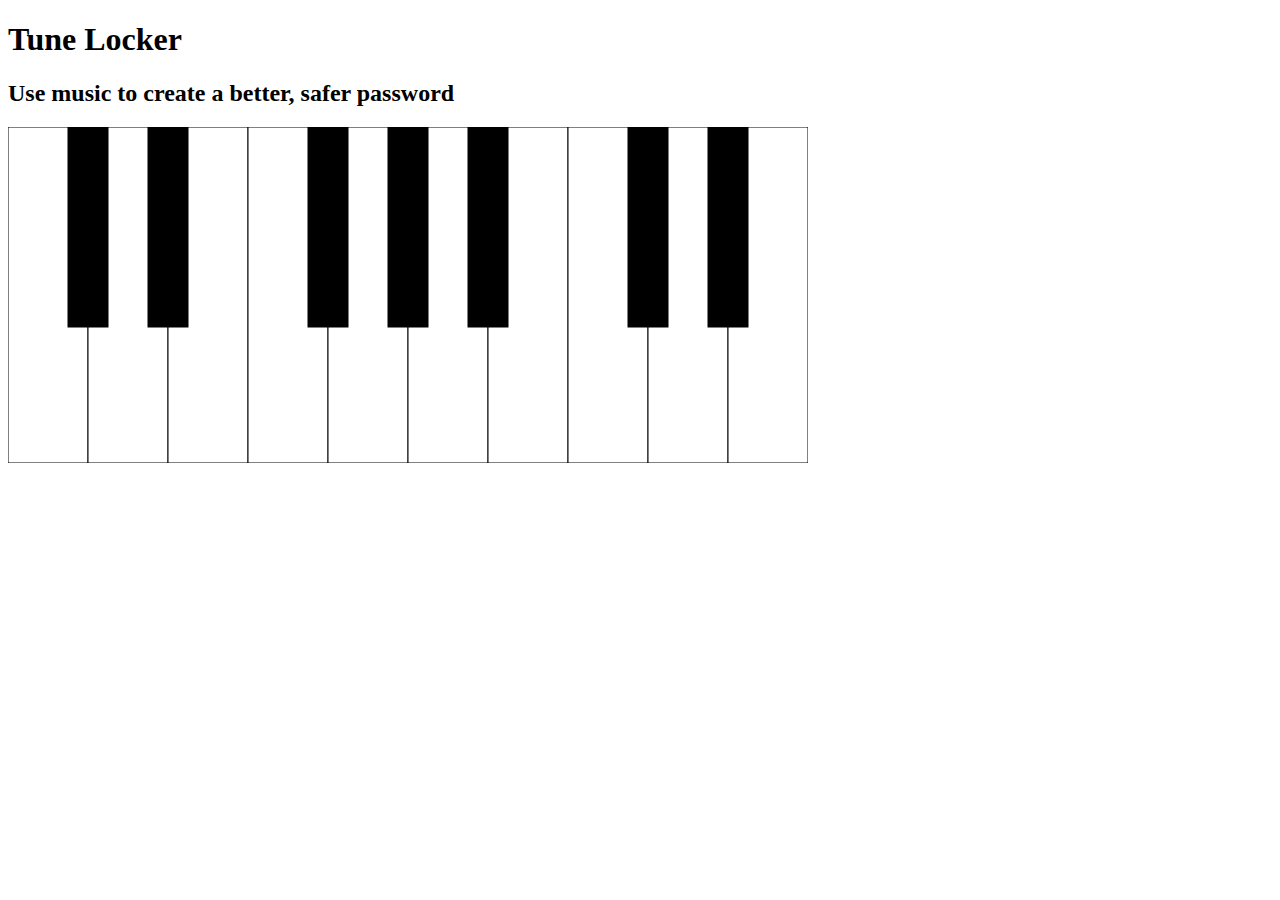
==== sandpit/index.html @ 96c5bf3f "initial commit" ====
<!DOCTYPE html>
<html>
    <head>
        <title>Tune Locker</title>
        <script src='http://ajax.googleapis.com/ajax/libs/jquery/1.10.2/jquery.min.js' type='text/javascript'></script>
        <script data-main="scripts/main" src="scripts/require.js"></script>
        <link rel="stylesheet" href="css/style.css"></script>
        <script type='text/javascript'>
        	require(['app'], function(app){
        		var init = function(){
        			var el = document.getElementById('keyboardContainer');
        			app.launch();
        		}

        		if (document.ready){
        			init();
        		}
        		else {
        			window.onload = init();
        		}

        	});

        </script>
    </head>
    <body>
        <h1>Tune Locker</h1>
        <h2>Use music to create a better, safer password</h2>
        <div id='keyboardContainer'>
        </div>
    </body>
</html>
---- sandpit/css/style.css ----
.hovered {
	fill: #bada55;
}
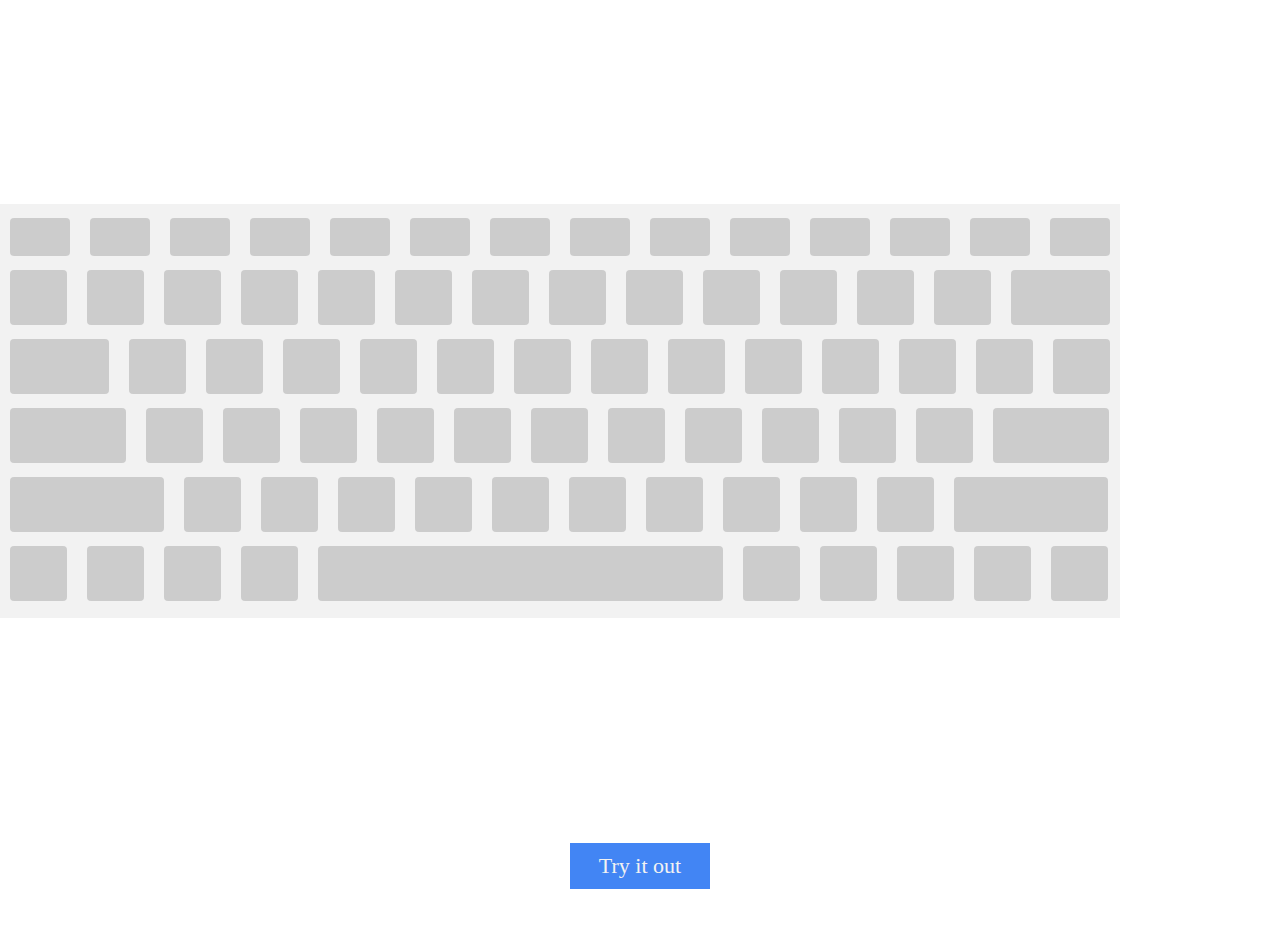
==== commit fab8d977: "keyboard and typewriter now draw" ====
--- a/sandpit/index.html
+++ b/sandpit/index.html
@@ -24,9 +24,13 @@
         </script>
     </head>
     <body>
-        <h1>Tune Locker</h1>
-        <h2>Use music to create a better, safer password</h2>
+        <div id='header'>
+            <h1 id='headline'>Tune Locker</h1>
+            <h2 id='underline'>Use music to create a better, safer password.</h2>
+        </div>
+        <div id='typewriterContainer'></div>
         <div id='keyboardContainer'>
         </div>
+        <div id='footer'>Try it out</div> 
     </body>
 </html>--- a/sandpit/css/style.css
+++ b/sandpit/css/style.css
@@ -1,4 +1,72 @@
-.hovered {
-	fill: #bada55;
+html, body {
+    margin: 0;
+    padding: 0;
+    height: 100%;
 }
 
+.screen {
+	height: 100%;
+}
+
+.keyboardContainer, h1, h2 {
+
+}
+
+#header, #footer, #keyboard {
+	-moz-transition: all 1s; 
+	-webkit-transition: all 1s;  
+	-ms-transition: all 1s;  
+	-o-transition: all 1s;  
+	transition: all 1s;
+}
+
+#header {
+	margin-bottom: 50px;
+}
+
+h1, h2 {
+	text-align: center;
+	font-family: 'Open Sans';
+	font-weight: 200;
+}
+
+h1 {
+	color: #3d3d3d;
+	font-size: 55px;
+	margin-bottom: 20px;
+}
+
+h2 {
+	color: #575757;
+	font-size: 30px;
+	margin-top: 0px;
+}
+
+.hovered {
+	fill: #a0c3ff;
+}
+
+#keyboardContainer {
+	text-align: center;
+}
+
+#footer {
+	
+	text-align: center;
+	font-family: 'Open Sans';
+	font-size: 22px;
+	font-weight: 200;
+	padding: 10px;
+	width: 120px;
+	background-color: #4285f4;
+	color: #f2f2f2;
+	margin: auto;
+	margin-top: 25px;
+}
+
+
+#back {
+	float: right;
+	margin-top: 25px;
+	margin-right: 25px;
+}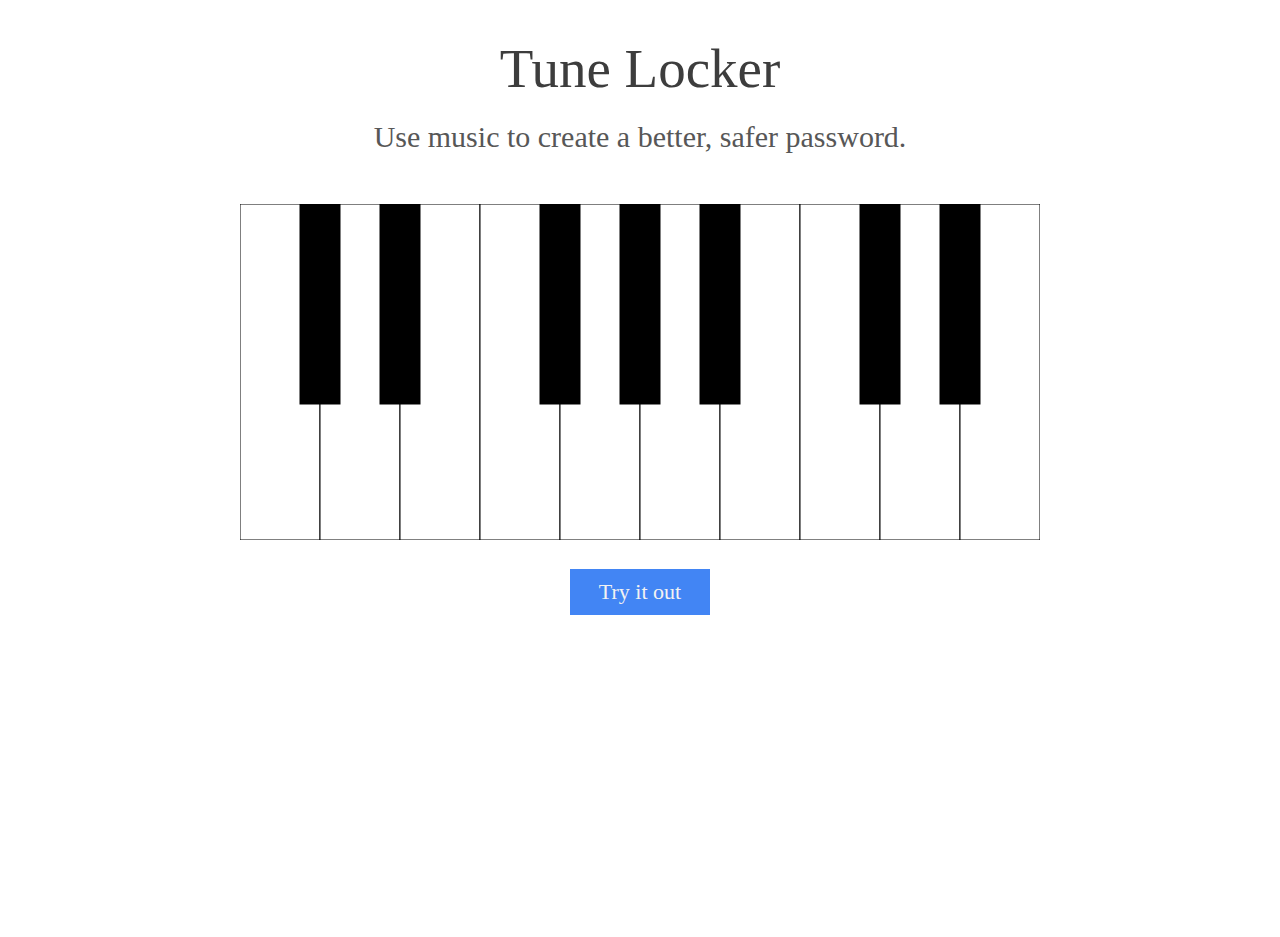
==== commit 19762397: "typewriter now draws and fades in, typewriter key highlighting works on keydown, beginnins of demo i" ====
--- a/sandpit/index.html
+++ b/sandpit/index.html
@@ -28,6 +28,7 @@
             <h1 id='headline'>Tune Locker</h1>
             <h2 id='underline'>Use music to create a better, safer password.</h2>
         </div>
+        <div id='tuneLock'></div>
         <div id='typewriterContainer'></div>
         <div id='keyboardContainer'>
         </div>
--- a/sandpit/css/style.css
+++ b/sandpit/css/style.css
@@ -46,8 +46,25 @@
 	fill: #a0c3ff;
 }
 
-#keyboardContainer {
+#keyboardContainer  {
 	text-align: center;
+}
+
+#typewriterContainer {
+	margin: auto;
+}
+
+.typewriterKey {
+
+    -webkit-transition: opacity 0.3s;
+    font-family: 'Open Sans';
+    font-weight: 200;
+    
+}
+
+.typewriterKeyPlaying {
+	background-color: '#4285f4';
+	border: '1px solid #4285f4';
 }
 
 #footer {
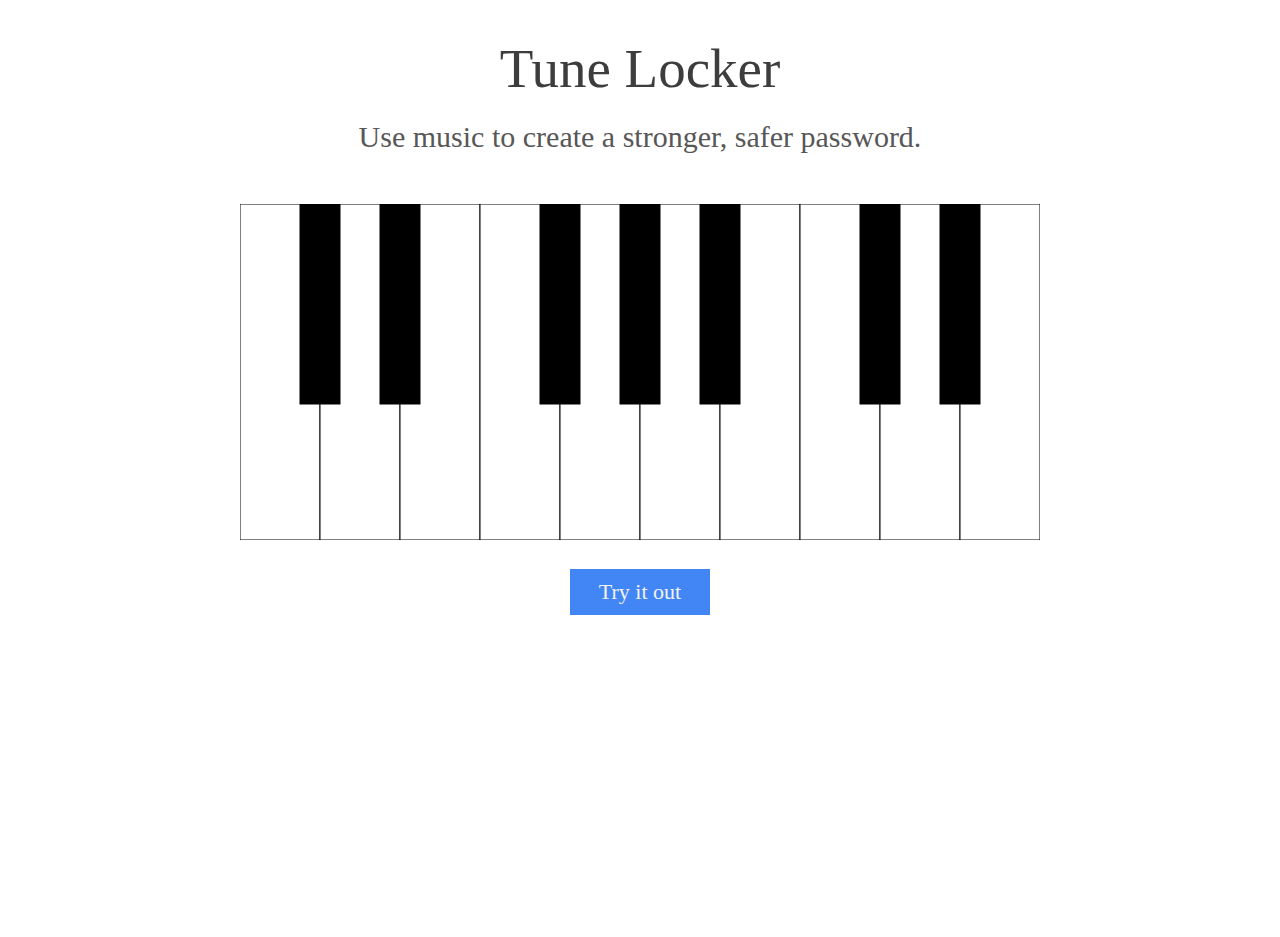
==== commit ffbcda0d: "demo now works" ====
--- a/sandpit/index.html
+++ b/sandpit/index.html
@@ -26,7 +26,7 @@
     <body>
         <div id='header'>
             <h1 id='headline'>Tune Locker</h1>
-            <h2 id='underline'>Use music to create a better, safer password.</h2>
+            <h2 id='underline'>Use music to create a stronger, safer password.</h2>
         </div>
         <div id='tuneLock'></div>
         <div id='typewriterContainer'></div>
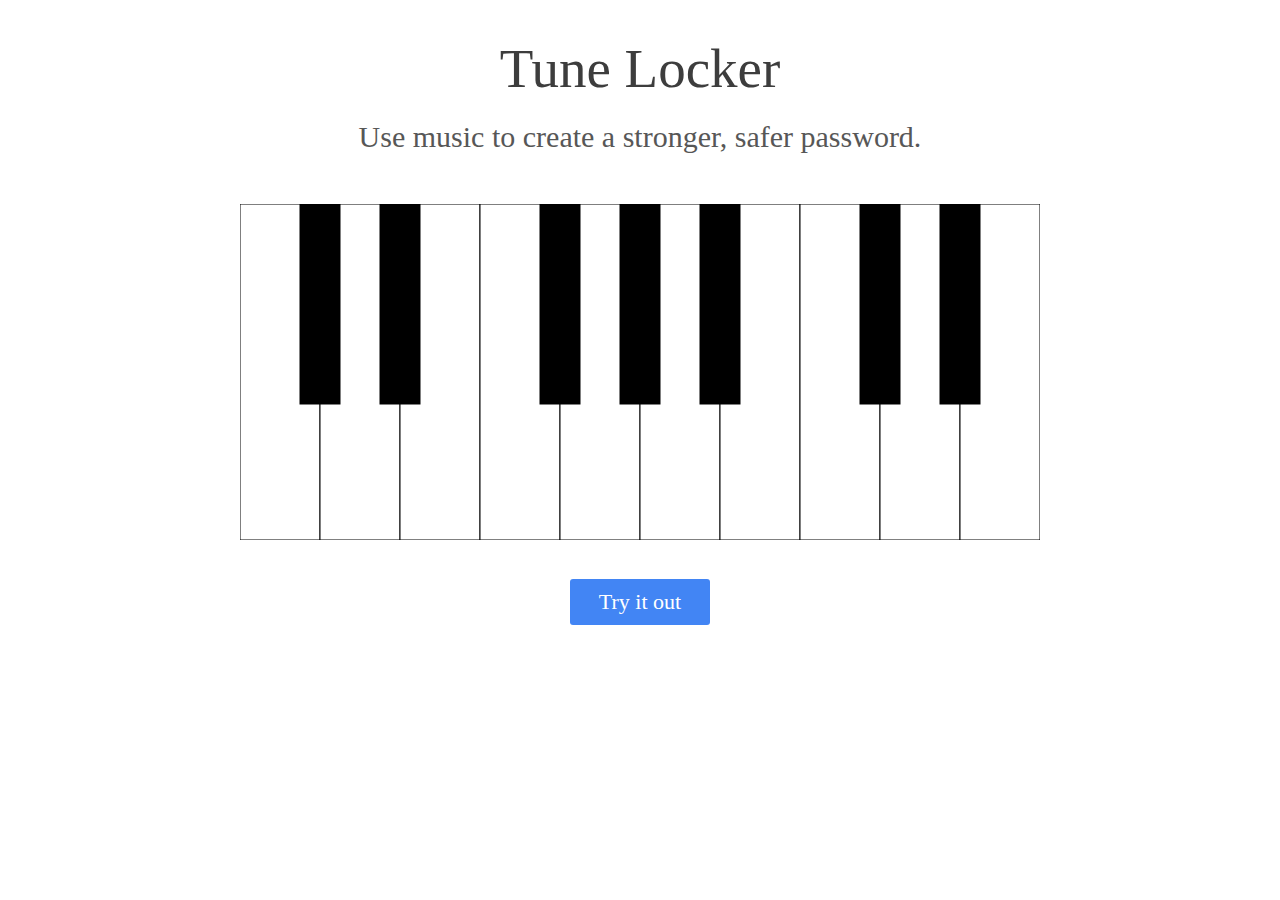
==== commit a31889c3: "major refactor, transitions fixed, simple pubsub engine now available, although we are not using it " ====
--- a/sandpit/index.html
+++ b/sandpit/index.html
@@ -2,7 +2,7 @@
 <html>
     <head>
         <title>Tune Locker</title>
-        <script src='http://ajax.googleapis.com/ajax/libs/jquery/1.10.2/jquery.min.js' type='text/javascript'></script>
+        <script src='scripts/lib/jquery.min.js' type='text/javascript'></script>
         <script data-main="scripts/main" src="scripts/require.js"></script>
         <link rel="stylesheet" href="css/style.css"></script>
         <script type='text/javascript'>
@@ -28,10 +28,7 @@
             <h1 id='headline'>Tune Locker</h1>
             <h2 id='underline'>Use music to create a stronger, safer password.</h2>
         </div>
-        <div id='tuneLock'></div>
-        <div id='typewriterContainer'></div>
-        <div id='keyboardContainer'>
-        </div>
+        <div id='main'></div>
         <div id='footer'>Try it out</div> 
     </body>
 </html>--- a/sandpit/css/style.css
+++ b/sandpit/css/style.css
@@ -1,7 +1,7 @@
 html, body {
     margin: 0;
     padding: 0;
-    height: 100%;
+    /*height: 100%;*/
 }
 
 .screen {
@@ -12,7 +12,7 @@
 
 }
 
-#header, #footer, #keyboard {
+#underline, #footer, #header, #typewriterContainer, #keyboard, #testDiv, #tuneLockContainer, #keyboardContainer { 
 	-moz-transition: all 1s; 
 	-webkit-transition: all 1s;  
 	-ms-transition: all 1s;  
@@ -20,8 +20,12 @@
 	transition: all 1s;
 }
 
+#underline {
+	margin-bottom: 50px;
+}
+
 #header {
-	margin-bottom: 50px;
+	margin-bottom: 30px;
 }
 
 h1, h2 {
@@ -56,7 +60,7 @@
 
 .typewriterKey {
 
-    -webkit-transition: opacity 0.3s;
+    -webkit-transition: opacity 1s;
     font-family: 'Open Sans';
     font-weight: 200;
     
@@ -76,9 +80,34 @@
 	padding: 10px;
 	width: 120px;
 	background-color: #4285f4;
-	color: #f2f2f2;
+	color: #ffffff;
 	margin: auto;
-	margin-top: 25px;
+	margin-top: 35px;
+	border-radius: 3px;
+}
+
+/*#tuneLockContainer {
+
+	margin-bottom: 50px;
+
+}*/
+
+#tuneLock {
+
+	font-family: 'Open Sans';
+	font-weight: 200;
+	font-size: 60px;
+	color: #575757;
+	padding-top: 8px;
+}
+
+#tuneLockClearButton {
+
+	border-radius: 3px;
+	font-family: 'Open Sans';
+	font-weight: 200;
+	color: white;
+	background-color: #a0c3ff;
 }
 
 
